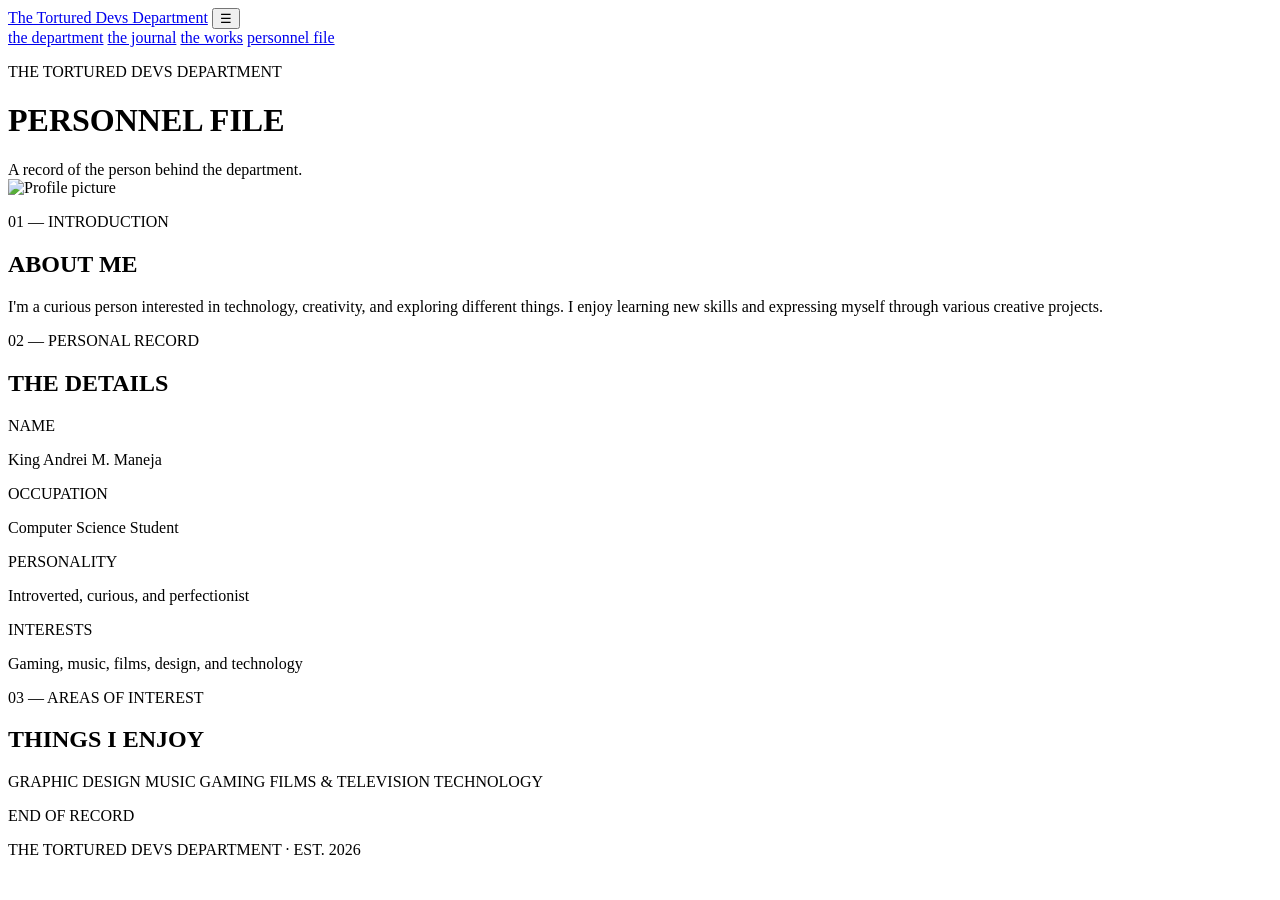
==== about.html @ ecc22f94 "Add files via upload" ====
<!DOCTYPE html>
<html lang="en">
<head>
    <meta charset="UTF-8">
    <meta name="viewport" content="width=device-width, initial-scale=1.0">
    <title>The Tortured Devs Department</title>
    <link rel="stylesheet" href="styles/styles.css">
    <link href="https://fonts.googleapis.com/css2?family=Bodoni+Moda:opsz,wght@6..96,400;6..96,500&family=Cormorant+Garamond:wght@400;500&display=swap" rel="stylesheet">
</head>
<body>
    <div class="siteHeader">

        <a href="index.html" class="logo">The Tortured Devs Department</a>
        <button class="menuToggle" aria-label="Toggle menu">☰</button>
        <nav id="nav">
            <a href="index.html">the department</a>
            <a href="hobbiesandint.html">the journal</a>
            <a href="gallery.html">the works</a>
            <a href="about.html" class="active">personnel file</a>
        </nav>
    </div>
    <main>
        <div class="profilePage">
            <div class="profilePaper">
                <div class="profileHeading">
                    <p>THE TORTURED DEVS DEPARTMENT</p>
                    <h1>PERSONNEL FILE</h1>
                    <span>A record of the person behind the department.</span>
                </div>

                <div class="profileIntro">
                    <div class="profilePhoto">
                        <img src="images/profilePic.jpg" alt="Profile picture">
                    </div>

                    <div class="profileText">
                        <p class="profileLabel">01 — INTRODUCTION</p>
                        <h2>ABOUT ME</h2>
                        <p>
                            I'm a curious person interested in technology,
                            creativity, and exploring different things.
                            I enjoy learning new skills and expressing myself
                            through various creative projects.
                        </p>
                    </div>
                </div>

                <div class="profileDetails">
                    <p class="profileLabel">02 — PERSONAL RECORD</p>
                    <h2>THE DETAILS</h2>

                    <div class="profileInfo">
                        <div>
                            <span>NAME</span>
                            <p>King Andrei M. Maneja</p>
                        </div>
                        <div>
                            <span>OCCUPATION</span>
                            <p>Computer Science Student</p>
                        </div>
                        <div>
                            <span>PERSONALITY</span>
                            <p>Introverted, curious, and perfectionist</p>
                        </div>
                        <div>
                            <span>INTERESTS</span>
                            <p>Gaming, music, films, design, and technology</p>
                        </div>
                    </div>
                </div>

                <div class="profileInterests">
                    <p class="profileLabel">03 — AREAS OF INTEREST</p>
                    <h2>THINGS I ENJOY</h2>

                    <div class="interestList">
                        <span>GRAPHIC DESIGN</span>
                        <span>MUSIC</span>
                        <span>GAMING</span>
                        <span>FILMS & TELEVISION</span>
                        <span>TECHNOLOGY</span>
                    </div>
                </div>

                <div class="profileFooter">
                    <p>END OF RECORD</p>
                    <span>THE TORTURED DEVS DEPARTMENT · EST. 2026</span>
                </div>
            </div>
        </div>
    </main>
</body>
<script src="script.js"></script>
</html>
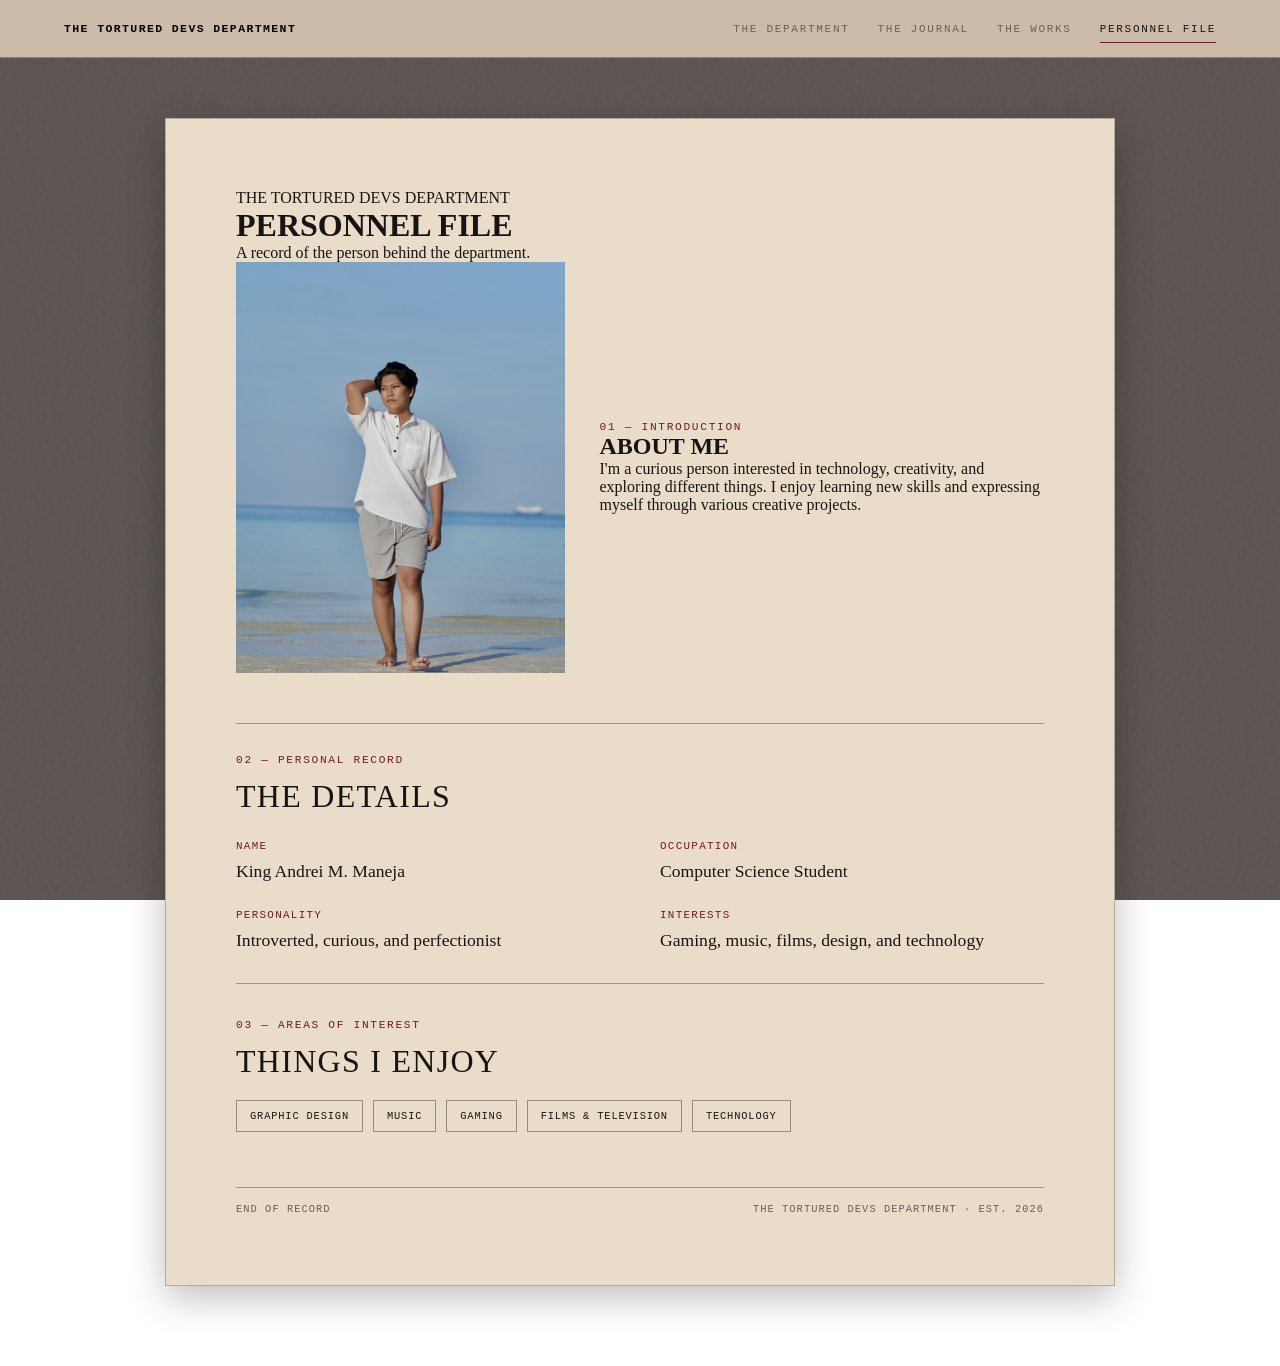
==== commit 864fbcb5: "Add files via upload" ====
--- a/about.html
+++ b/about.html
@@ -89,6 +89,6 @@
             </div>
         </div>
     </main>
+    <script src="script.js"></script>
 </body>
-<script src="script.js"></script>
 </html>
--- a/styles/styles.css
+++ b/styles/styles.css
@@ -0,0 +1,905 @@
+
+* {
+    margin: 0;
+    padding: 0;
+    box-sizing: border-box;
+}
+
+html,
+body {
+    margin: 0;
+    padding: 0;
+    width: 100%;
+    min-height: 100%;
+}
+
+body {
+    background-image: url("../images/background.png");
+    background-size: cover;
+    background-position: center;
+    background-repeat: no-repeat;
+    background-attachment: fixed;
+}
+
+main {
+    margin-top: 10px;
+    flex: 1;
+}
+
+a {
+    color: inherit;
+    text-decoration: none;
+}
+
+.siteHeader {
+    position: sticky;
+    top: 0;
+    z-index: 1000;
+    width: 100%;
+    display: flex;
+    justify-content: space-between;
+    align-items: center;
+    gap: 28px;
+    padding: 22px 5vw;
+    border-bottom: 1px solid rgba(23, 21, 20, 0.35);
+    background: #CBBBA8;
+    backdrop-filter: blur(18px);
+}
+
+.logo {
+    font-family: "Courier Prime", "Courier New", monospace;
+    font-size: 0.72rem;
+    font-weight: bolder;
+    letter-spacing: 0.12em;
+    text-transform: uppercase;
+    transition: opacity 0.2s ease;
+}
+
+.logo:hover {
+    opacity: 0.55;
+}
+
+#nav {
+    display: flex;
+    align-items: center;
+    gap: 28px;
+}
+
+#nav a {
+    position: relative;
+    font-family: "Courier Prime", "Courier New", monospace;
+    font-size: clamp(5px, 1vw, 11px);
+    letter-spacing: 1.28pt;
+    text-transform: uppercase;
+    color: #68615a;
+    transition: color 0.2s ease, transform 0.2s ease;
+}
+
+#nav a:hover,
+#nav a.active {
+    color: #171514;
+}
+
+#nav a.active::after {
+    content: "";
+    position: absolute;
+    left: 0;
+    right: 0;
+    bottom: -8px;
+    height: 1px;
+    background: #711c22;
+}
+
+.menuToggle {
+    display: none;
+    background: none;
+    border: 0;
+    font-size: 20.2px;
+    cursor: pointer;
+}
+
+@media (max-width: 768px) {
+    .siteHeader {
+        position: sticky;
+        z-index: 1000;
+        overflow: visible;
+    }
+
+    .logo,
+    .menuToggle {
+        position: relative;
+        z-index: 1002;
+    }
+
+    .menuToggle {
+        display: block;
+    }
+
+    #nav {
+        display: none;
+        position: absolute;
+        top: 100%;
+        left: 0;
+        width: 100%;
+        height: auto;
+        max-height: 80vh;
+        box-sizing: border-box;
+        border-bottom: 1px solid rgba(23, 21, 20, 0.35);
+        background: rgba(233, 228, 217, 0.97);
+        backdrop-filter: blur(18px);
+        z-index: 1001;
+        flex-direction: column;
+        align-items: flex-start;
+        justify-content: flex-start;
+        gap: 26px;
+        padding: 30px 26px;
+        overflow-y: auto;
+    }
+
+    #nav.open {
+        display: flex;
+    }
+
+    #nav a {
+        font-size: 11px;
+        text-transform: uppercase;
+        letter-spacing: 1px;
+        color: #171514;
+    }
+}
+
+.banner {
+    position: relative;
+    min-height: calc(100vh - 80px);
+    width: 100%;
+    overflow: hidden;
+}
+
+.bannerImage {
+    position: absolute;
+    inset: 0;
+    width: 100%;
+    height: 100%;
+    object-fit: cover;
+    object-position: right center;
+    z-index: 0;
+}
+
+.bannerText {
+    position: relative;
+    z-index: 1;
+    display: flex;
+    min-height: calc(100vh - 80px);
+    flex-direction: column;
+    justify-content: flex-end;
+    align-items: flex-start;
+    padding: 30px;
+    box-sizing: border-box;
+}
+
+.bannerText h1 {
+    margin: 0 0 35px;
+    max-width: 750px;
+    font-size: clamp(4.8rem, 13vw, 12rem);
+    line-height: 0.78;
+    letter-spacing: -0.085em;
+    font-weight: 400;
+    color: #E9DCC8;
+}
+
+.bannerText p {
+    font-size: 14px;
+    line-height: 1.5;
+    max-width: 700px;
+    margin: 0;
+    color: #F0E8DC;
+    font-family: "Cormorant Garamond", serif;
+}
+
+.content {
+    margin: 30px;
+}
+
+.contentHeadJourn {
+    margin-bottom: 20px;
+    letter-spacing: 0.08pt;
+    color: #F0E8DC;
+}
+
+.contentHeadJourn h2 {
+    color: #E9DCC8;
+    font-family: "Bodoni Moda", serif;
+}
+
+.contentHeadJourn p,
+.contentHeadJourn button {
+    display: inline-block;
+    font-family: "Cormorant Garamond", serif;
+    margin-right: 10px;
+}
+
+.contentHeadJourn button {
+    border: 0;
+    border-radius: 10px;
+    padding: 6px 12px;
+    letter-spacing: 0.08pt;
+    font-size: 14px;
+    background: #F0E8DC;
+    color: #171514;
+    cursor: pointer;
+}
+
+.journPreview {
+    display: flex;
+    flex-direction: row;
+    overflow: auto;
+    margin-bottom: 70px;
+    gap: 20px;
+    width: 100%;
+    font-family: "Cormorant Garamond", serif;
+    letter-spacing: 0.08pt;
+    color: #F0E8DC;
+}
+
+.contentPrevJourn {
+    flex: 1;
+    border-radius: 10px;
+    padding: 0;
+    cursor: pointer;
+    transition: background 0.5s ease, padding 0.5s ease, transform 0.5s ease;
+}
+
+.contentPrevJourn:hover {
+    background: #68615a;
+    border-radius: 20px;
+    padding: 10px;
+}
+
+.contentPrevJourn img {
+    display: block;
+    margin-inline: auto;
+    width: clamp(200px, 33vw, 350px);
+    height: clamp(200px, 33vw, 250px);
+    object-fit: cover;
+}
+
+.contentPrevJourn p {
+    margin-top: 10px;
+    font-size: 14px;
+    line-height: 1.5;
+}
+
+.galleryPrev {
+    display: flex;
+    flex-direction: row;
+    overflow: auto;
+    gap: 20px;
+    width: 100%;
+    flex: 1;
+    min-width: 200px;
+}
+
+.contentHeadGallery {
+    margin-bottom: 20px;
+    letter-spacing: 0.08pt;
+    color: #F0E8DC;
+}
+
+.contentHeadGallery h2 {
+    color: #E9DCC8;
+    font-family: "Bodoni Moda", serif;
+}
+
+.contentHeadGallery p,
+.contentHeadGallery button {
+    display: inline-block;
+    font-family: "Cormorant Garamond", serif;
+    margin-right: 10px;
+}
+
+.contentHeadGallery button {
+    border: 0;
+    border-radius: 10px;
+    padding: 6px 12px;
+    letter-spacing: 0.08pt;
+    font-size: 14px;
+    background: #F0E8DC;
+    color: #171514;
+    cursor: pointer;
+}
+
+.contentPrevGallery {
+    flex: 1;
+    min-width: 200px;
+    border-radius: 10px;
+    padding: 0;
+    overflow: hidden;
+    transition: background 0.5s ease, border-radius 0.5s ease;
+}
+
+.contentPrevGallery:hover {
+    background: #68615a;
+    border-radius: 20px;
+}
+
+.contentPrevGallery img {
+    display: block;
+    width: 100%;
+    height: 100%;
+    object-fit: cover;
+    transition: transform 0.5s ease;
+}
+
+.contentPrevGallery:hover img {
+    transform: scale(1.05);
+}
+
+.journalSelection {
+    display: flex;
+    flex-direction: column;
+    justify-content: center;
+    align-items: center;
+}
+
+.journalEntry {
+    display: flex;
+    flex-direction: row;
+    align-items: flex-start;
+    margin: 10px;
+    letter-spacing: 0.08pt;
+    color: #F0E8DC;
+    font-family: "Cormorant Garamond", serif;
+    width: 60vw;
+}
+
+.journalEntry .spotifyEmbed {
+    margin-top: 0;
+    margin-right: 20px;
+    flex-shrink: 0;
+}
+
+.spotifyEmbed iframe {
+    display: block;
+    width: 300px;
+    height: 250px;
+    border: none;
+}
+
+.journalEntry.gaming {
+    flex-direction: row;
+}
+
+.journalEntry.film {
+    flex-direction: row;
+}
+
+.journalEntry.film .imageCarousel {
+    margin-right: 20px;
+}
+
+.imageCarousel {
+    position: relative;
+    width: 45%;
+    height: 280px;
+    margin-left: 30px;
+    flex-shrink: 0;
+    overflow: hidden;
+    border-radius: 10px;
+}
+
+.carouselTrack {
+    display: flex;
+    width: 100%;
+    height: 100%;
+    transition: transform 0.5s ease;
+}
+
+.carouselTrack img {
+    flex: 0 0 100%;
+    min-width: 100%;
+    width: 100%;
+    height: 100%;
+    object-fit: cover;
+}
+
+.imageCarousel button {
+    position: absolute;
+    top: 50%;
+    transform: translateY(-50%);
+    border: none;
+    border-radius: 50%;
+    width: 35px;
+    height: 35px;
+    background: rgba(23, 21, 20, 0.65);
+    color: #F0E8DC;
+    cursor: pointer;
+    transition: background 0.3s ease;
+}
+
+.imageCarousel button:hover {
+    background: #711c22;
+}
+
+.imageCarousel button:disabled {
+    opacity: 0.35;
+    cursor: default;
+}
+
+.carouselPrev {
+    left: 10px;
+}
+
+.carouselNext {
+    right: 10px;
+}
+
+.carouselCounter {
+    position: absolute;
+    bottom: 12px;
+    right: 15px;
+    padding: 5px 10px;
+    border-radius: 5px;
+    background: rgba(23, 21, 20, 0.65);
+    color: #F0E8DC;
+    font-family: "Courier New", monospace;
+    font-size: 11px;
+}
+
+@media (max-width: 768px) {
+    .journalEntry {
+        flex-direction: column;
+        width: 90%;
+        gap: 20px;
+    }
+
+    .journalEntry.gaming,
+    .journalEntry.film {
+        flex-direction: column;
+    }
+
+    .imageCarousel {
+        width: 100%;
+        height: 250px;
+        margin: 0;
+    }
+
+    .journalEntry.film .imageCarousel {
+        margin-right: 0;
+    }
+
+    .spotifyEmbed iframe {
+        max-width: 100%;
+    }
+}
+
+.galleryHeader {
+    text-align: center;
+    margin: 50px 0 40px;
+}
+
+.galleryHeader h1 {
+    font-family: "Bodoni Moda", serif;
+    font-size: clamp(2rem, 5vw, 4rem);
+    color: #F0E8DC;
+    letter-spacing: 0.15em;
+}
+
+.galleryMasonry {
+    display: grid;
+    grid-template-columns: repeat(3, minmax(0, 1fr));
+    grid-auto-flow: dense;
+    align-items: start;
+    gap: 20px;
+    width: 95%;
+    max-width: 1500px;
+    margin: 3% auto 6%;
+}
+
+.galleryCard {
+    position: relative;
+    display: block;
+    width: 100%;
+    height: auto;
+    padding: 0;
+    border: none;
+    background: #171514;
+    cursor: pointer;
+    overflow: hidden;
+}
+
+.galleryCard.landscape {
+    grid-column: span 2;
+}
+
+.galleryCard img,
+.galleryCard video {
+    display: block;
+    width: 100%;
+    height: auto;
+    object-fit: contain;
+}
+
+.galleryCard span {
+    position: absolute;
+    bottom: 0;
+    left: 0;
+    width: 100%;
+    padding: 15px;
+    color: #F0E8DC;
+    background: rgba(23, 21, 20, 0.75);
+    font-family: "Cormorant Garamond", serif;
+    font-size: 1rem;
+    opacity: 0;
+    transition: opacity 0.3s ease;
+}
+
+.galleryCard:hover span,
+.galleryCard:focus-visible span {
+    opacity: 1;
+}
+
+.playIcon {
+    position: absolute;
+    top: 50%;
+    left: 50%;
+    transform: translate(-50%, -50%);
+    color: #F0E8DC;
+    font-size: 2rem;
+    pointer-events: none;
+}
+
+.imageViewer,
+.videoViewer {
+    width: 85%;
+    max-width: 1200px;
+    max-height: 90vh;
+    margin: auto;
+    padding: 0;
+    border: 1px solid rgba(240, 232, 220, 0.3);
+    background: #171514;
+    color: #F0E8DC;
+}
+
+.imageViewer[open],
+.videoViewer[open] {
+    display: flex;
+    align-items: center;
+    justify-content: center;
+}
+
+.imageViewer::backdrop,
+.videoViewer::backdrop {
+    background: rgba(0, 0, 0, 0.85);
+}
+
+.viewerContent,
+.videoViewerContent {
+    display: flex;
+    align-items: center;
+    justify-content: center;
+    gap: 20px;
+    width: 100%;
+    padding: 25px;
+}
+
+.viewerImage {
+    display: block;
+    flex: 1;
+    min-width: 0;
+    width: auto;
+    max-width: 75%;
+    max-height: 75vh;
+    object-fit: contain;
+}
+
+.viewerVideo {
+    display: block;
+    width: 75%;
+    max-height: 80vh;
+    object-fit: contain;
+}
+
+.viewerSide {
+    position: relative;
+    flex: 1;
+    min-width: 150px;
+    align-self: stretch;
+    display: flex;
+    flex-direction: column;
+    justify-content: flex-start;
+    padding-top: 40px;
+}
+
+.viewerClose {
+    position: absolute;
+    top: 0;
+    right: 0;
+    border: none;
+    background: none;
+    color: #F0E8DC;
+    font-size: 2rem;
+    cursor: pointer;
+}
+
+.viewerCaption {
+    font-family: "Cormorant Garamond", serif;
+    font-size: 1.1rem;
+    line-height: 1.5;
+}
+
+.viewerPrev,
+.viewerNext {
+    flex-shrink: 0;
+    width: 40px;
+    height: 40px;
+    border: 1px solid rgba(240, 232, 220, 0.4);
+    border-radius: 50%;
+    background: rgba(23, 21, 20, 0.7);
+    color: #F0E8DC;
+    font-size: 1.8rem;
+    cursor: pointer;
+    transition: background 0.3s ease, border-color 0.3s ease;
+}
+
+.viewerPrev:hover,
+.viewerNext:hover {
+    background: #711c22;
+    border-color: #711c22;
+}
+
+.viewerPrev:disabled,
+.viewerNext:disabled {
+    opacity: 0.3;
+    cursor: default;
+}
+
+.viewerCounter {
+    margin-top: 12px;
+    font-family: "Courier Prime", monospace;
+    font-size: 0.75rem;
+    color: #CBBBA8;
+}
+
+@media (max-width: 700px) {
+    .galleryMasonry {
+        grid-template-columns: repeat(2, minmax(0, 1fr));
+        width: 92%;
+    }
+
+    .imageViewer,
+    .videoViewer {
+        width: 95%;
+    }
+
+    .viewerContent {
+        flex-wrap: wrap;
+        gap: 12px;
+        padding: 15px;
+    }
+
+    .viewerImage {
+        max-width: calc(100% - 104px);
+        max-height: 65vh;
+    }
+
+    .viewerPrev,
+    .viewerNext {
+        width: 35px;
+        height: 35px;
+        font-size: 1.5rem;
+    }
+
+    .viewerSide {
+        flex-basis: 100%;
+        min-width: 0;
+        min-height: 60px;
+        padding-top: 35px;
+    }
+
+    .videoViewerContent {
+        flex-direction: column;
+        align-items: center;
+        max-height: 90vh;
+        overflow-y: auto;
+    }
+
+    .viewerVideo {
+        width: 100%;
+        max-height: 65vh;
+    }
+
+    .videoViewerContent .viewerSide {
+        width: 100%;
+    }
+}
+
+@media (max-width: 450px) {
+    .galleryMasonry {
+        grid-template-columns: 1fr;
+    }
+
+    .galleryCard.landscape {
+        grid-column: span 1;
+    }
+}
+
+.galleryCard img[hidden] {
+    display: none;
+}
+.profilePage {
+    display: flex;
+    justify-content: center;
+    align-items: flex-start;
+    padding: 50px 20px 80px;
+}
+
+.profilePaper {
+    width: 100%;
+    max-width: 950px;
+    padding: clamp(25px, 6vw, 70px);
+    background: #E9DCC8;
+    color: #171514;
+    border: 1px solid rgba(23, 21, 20, 0.25);
+    box-shadow: 0 12px 35px rgba(0, 0, 0, 0.25);
+    font-family: "Cormorant Garamond", serif;
+}
+
+.profileHeader {
+    text-align: center;
+    padding-bottom: 30px;
+    margin-bottom: 40px;
+    border-bottom: 1px solid rgba(23, 21, 20, 0.35);
+}
+
+.profileLabel,
+.profileSectionLabel {
+    font-family: "Courier Prime", "Courier New", monospace;
+    font-size: 0.7rem;
+    letter-spacing: 0.15em;
+    color: #711c22;
+}
+
+.profileHeader h1 {
+    margin: 15px 0 8px;
+    font-family: "Bodoni Moda", serif;
+    font-size: clamp(2rem, 6vw, 4rem);
+    font-weight: 400;
+    letter-spacing: 0.08em;
+}
+
+.profileSubtitle {
+    font-size: 1.1rem;
+    font-style: italic;
+    color: #68615a;
+}
+
+.profileIntro {
+    display: grid;
+    grid-template-columns: 0.85fr 1.15fr;
+    align-items: center;
+    gap: 35px;
+    margin-bottom: 50px;
+}
+
+.profilePhoto {
+    width: 100%;
+    aspect-ratio: 4 / 5;
+    overflow: hidden;
+    background: #CBBBA8;
+}
+
+.profilePhoto img {
+    display: block;
+    width: 100%;
+    height: 100%;
+    object-fit: cover;
+}
+
+.profileIntroduction h2,
+.profileDetails h2,
+.profileInterests h2 {
+    margin: 12px 0 15px;
+    font-family: "Bodoni Moda", serif;
+    font-size: clamp(1.4rem, 3vw, 2rem);
+    font-weight: 400;
+    letter-spacing: 0.04em;
+}
+
+.profileIntroduction > p:last-child {
+    font-size: 1.1rem;
+    line-height: 1.7;
+    text-align: justify;
+}
+
+.profileDetails {
+    padding: 30px 0;
+    margin-bottom: 25px;
+    border-top: 1px solid rgba(23, 21, 20, 0.35);
+    border-bottom: 1px solid rgba(23, 21, 20, 0.35);
+}
+
+.profileInfo {
+    display: grid;
+    grid-template-columns: repeat(2, minmax(0, 1fr));
+    gap: 25px 40px;
+    margin-top: 25px;
+}
+
+.profileInfo span {
+    display: block;
+    margin-bottom: 6px;
+    font-family: "Courier Prime", "Courier New", monospace;
+    font-size: 0.68rem;
+    letter-spacing: 0.12em;
+    color: #711c22;
+}
+
+.profileInfo p {
+    font-size: 1.1rem;
+    line-height: 1.5;
+}
+
+.profileInterests {
+    margin-top: 35px;
+}
+
+.interestList {
+    display: flex;
+    flex-wrap: wrap;
+    gap: 10px;
+    margin-top: 20px;
+}
+
+.interestList span {
+    padding: 9px 13px;
+    border: 1px solid rgba(23, 21, 20, 0.4);
+    font-family: "Courier Prime", "Courier New", monospace;
+    font-size: 0.65rem;
+    letter-spacing: 0.08em;
+    transition: background 0.3s ease, color 0.3s ease;
+}
+
+.interestList span:hover {
+    background: #711c22;
+    color: #F0E8DC;
+}
+
+.profileFooter {
+    display: flex;
+    justify-content: space-between;
+    align-items: center;
+    gap: 15px;
+    margin-top: 55px;
+    padding-top: 15px;
+    border-top: 1px solid rgba(23, 21, 20, 0.35);
+    font-family: "Courier Prime", "Courier New", monospace;
+    font-size: 0.65rem;
+    letter-spacing: 0.1em;
+    color: #68615a;
+}
+
+@media (max-width: 600px) {
+    .profilePage {
+        padding: 25px 12px 50px;
+    }
+
+    .profileIntro {
+        grid-template-columns: 1fr;
+        gap: 25px;
+    }
+
+    .profilePhoto {
+        max-width: 350px;
+        margin: 0 auto;
+    }
+
+    .profileInfo {
+        grid-template-columns: 1fr;
+        gap: 20px;
+    }
+
+    .profileFooter {
+        flex-direction: column;
+        align-items: flex-start;
+    }
+}
